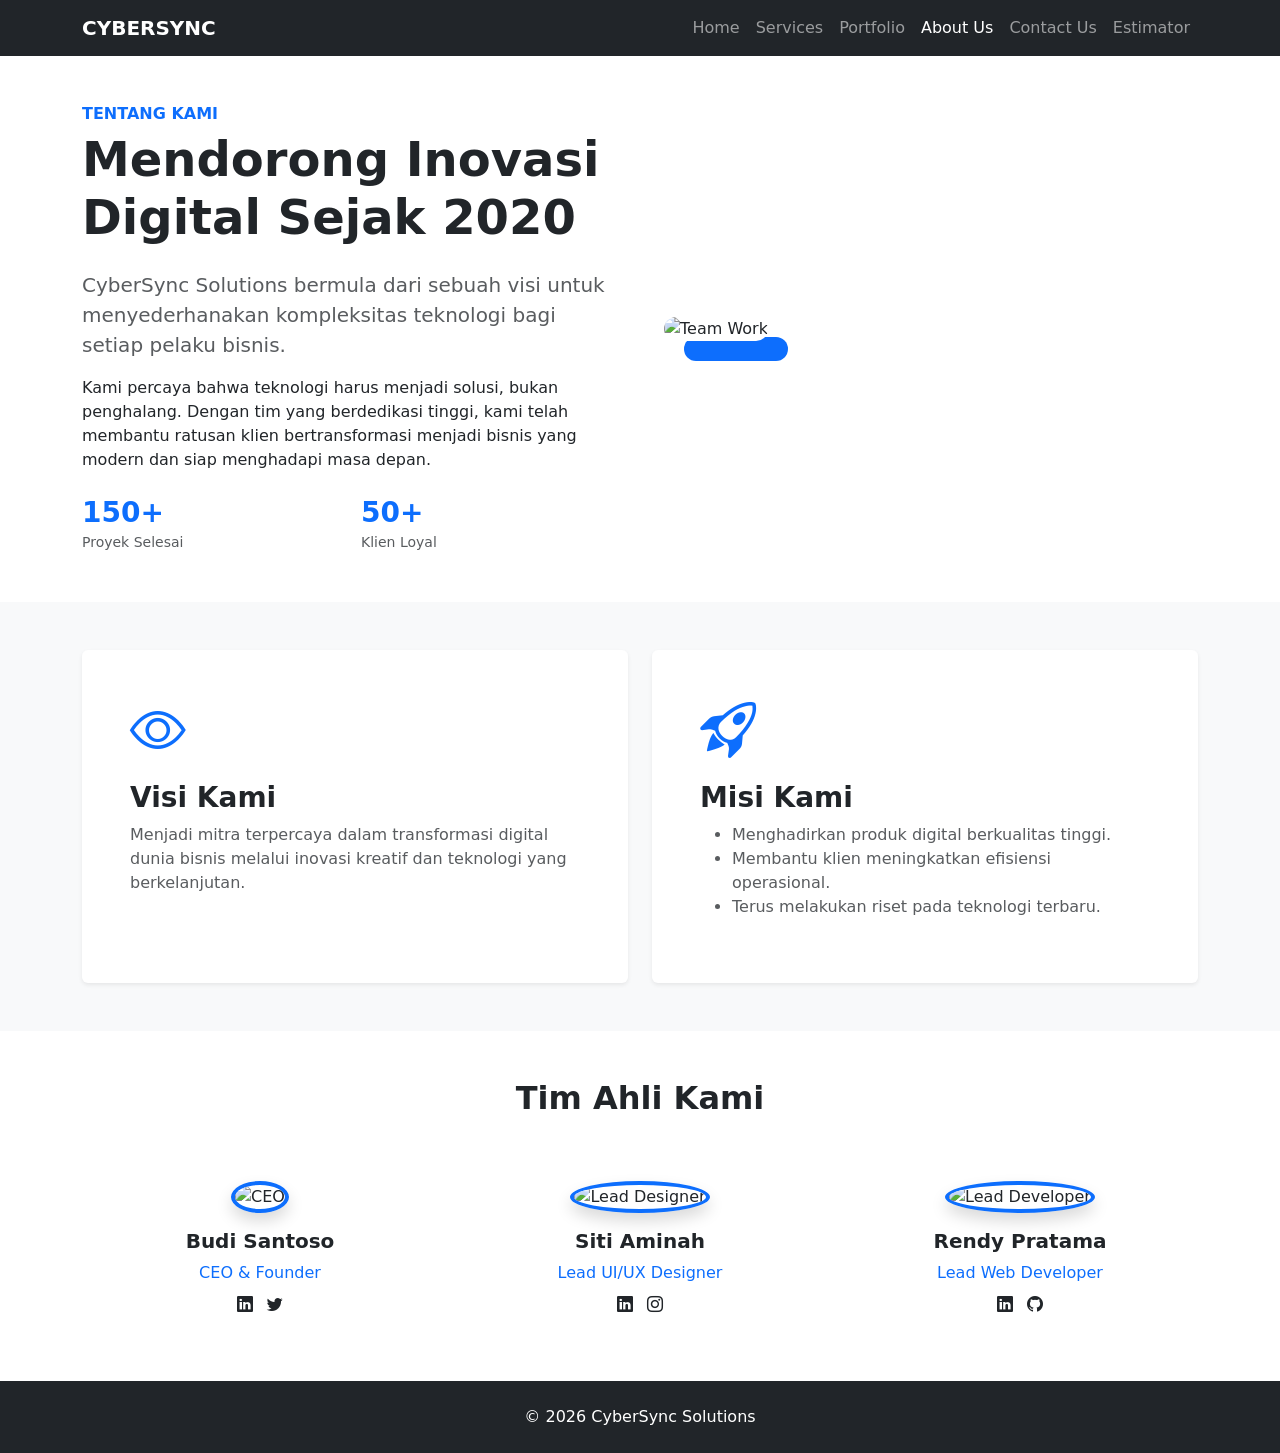
==== about-us.html @ 6faa57c0 "css (finishing) moving it to a separate file" ====
<!DOCTYPE html>

<head>
    <meta charset="UTF-8">
    <meta name="viewport" content="width=device-width, initial-scale=1.0">
    <title>About Us | CyberSync Solutions</title>
    <link href="https://cdn.jsdelivr.net/npm/bootstrap@5.3.2/dist/css/bootstrap.min.css" rel="stylesheet">
    <link rel="stylesheet" href="https://cdn.jsdelivr.net/npm/bootstrap-icons@1.11.1/font/bootstrap-icons.css">
    <link rel="stylesheet" href="./assets/css/style.css">
</head>

<body class="d-flex flex-column min-vh-100">

    <nav class="navbar navbar-expand-lg navbar-dark bg-dark sticky-top">
        <div class="container">
            <a class="navbar-brand fw-bold" href="home.html">CYBERSYNC</a>
            <button class="navbar-toggler" type="button" data-bs-toggle="collapse" data-bs-target="#navbarNav">
                <span class="navbar-toggler-icon"></span>
            </button>
            <div class="collapse navbar-collapse" id="navbarNav">
                <ul class="navbar-nav ms-auto">
                    <li class="nav-item"><a class="nav-link" href="home.html">Home</a></li>
                    <li class="nav-item"><a class="nav-link" href="services.html">Services</a></li>
                    <li class="nav-item"><a class="nav-link" href="gallery.html">Portfolio</a></li>
                    <li class="nav-item"><a class="nav-link active" href="about-us.html">About Us</a></li>
                    <li class="nav-item"><a class="nav-link" href="contact-us.html">Contact Us</a></li>
                    <li class="nav-item"><a class="nav-link" href="estimator.html">Estimator</a></li>
                </ul>
            </div>
        </div>
    </nav>

    <main class="flex-grow-1">

        <section class="py-5">
            <div class="container">
                <div class="row align-items-center g-5">
                    <div class="col-lg-6">
                        <h6 class="text-primary fw-bold text-uppercase">Tentang Kami</h6>
                        <h1 class="display-5 fw-bold mb-4">Mendorong Inovasi Digital Sejak 2020</h1>
                        <p class="lead text-muted">CyberSync Solutions bermula dari sebuah visi untuk menyederhanakan
                            kompleksitas teknologi bagi setiap pelaku bisnis.</p>
                        <p>Kami percaya bahwa teknologi harus menjadi solusi, bukan penghalang. Dengan tim yang
                            berdedikasi tinggi, kami telah membantu ratusan klien bertransformasi menjadi bisnis yang
                            modern dan siap menghadapi masa depan.</p>
                        <div class="row mt-4">
                            <div class="col-6">
                                <h3 class="fw-bold mb-0 text-primary">150+</h3>
                                <small class="text-muted">Proyek Selesai</small>
                            </div>
                            <div class="col-6">
                                <h3 class="fw-bold mb-0 text-primary">50+</h3>
                                <small class="text-muted">Klien Loyal</small>
                            </div>
                        </div>
                    </div>
                    <div class="col-lg-6">
                        <img src="https://images.unsplash.com/photo-1522071820081-009f0129c71c?auto=format&fit=crop&w=600"
                            alt="Team Work" class="img-fluid about-img">
                    </div>
                </div>
            </div>
        </section>

        <section class="py-5 bg-light">
            <div class="container">
                <div class="row g-4">
                    <div class="col-md-6">
                        <div class="p-5 bg-white shadow-sm h-100 rounded">
                            <i class="bi bi-eye text-primary display-4"></i>
                            <h3 class="fw-bold mt-3">Visi Kami</h3>
                            <p class="text-muted">Menjadi mitra terpercaya dalam transformasi digital dunia bisnis
                                melalui inovasi kreatif dan teknologi yang berkelanjutan.</p>
                        </div>
                    </div>
                    <div class="col-md-6">
                        <div class="p-5 bg-white shadow-sm h-100 rounded">
                            <i class="bi bi-rocket-takeoff text-primary display-4"></i>
                            <h3 class="fw-bold mt-3">Misi Kami</h3>
                            <ul class="text-muted">
                                <li>Menghadirkan produk digital berkualitas tinggi.</li>
                                <li>Membantu klien meningkatkan efisiensi operasional.</li>
                                <li>Terus melakukan riset pada teknologi terbaru.</li>
                            </ul>
                        </div>
                    </div>
                </div>
            </div>
        </section>

        <section class="py-5">
            <div class="container text-center">
                <h2 class="fw-bold mb-5">Tim Ahli Kami</h2>
                <div class="row g-4">
                    <div class="col-md-4">
                        <div class="card border-0 team-card h-100">
                            <div class="card-body">
                                <img src="https://images.unsplash.com/photo-1560250097-0b93528c311a?auto=format&fit=crop&w=200"
                                    class="rounded-circle mb-3 shadow" alt="CEO">
                                <h5 class="fw-bold">Budi Santoso</h5>
                                <p class="text-primary mb-2">CEO & Founder</p>
                                <div class="social-links">
                                    <i class="bi bi-linkedin mx-1"></i>
                                    <i class="bi bi-twitter mx-1"></i>
                                </div>
                            </div>
                        </div>
                    </div>
                    <div class="col-md-4">
                        <div class="card border-0 team-card h-100">
                            <div class="card-body">
                                <img src="https://images.unsplash.com/photo-1573496359142-b8d87734a5a2?auto=format&fit=crop&w=200"
                                    class="rounded-circle mb-3 shadow" alt="Lead Designer">
                                <h5 class="fw-bold">Siti Aminah</h5>
                                <p class="text-primary mb-2">Lead UI/UX Designer</p>
                                <div class="social-links">
                                    <i class="bi bi-linkedin mx-1"></i>
                                    <i class="bi bi-instagram mx-1"></i>
                                </div>
                            </div>
                        </div>
                    </div>
                    <div class="col-md-4">
                        <div class="card border-0 team-card h-100">
                            <div class="card-body">
                                <img src="https://images.unsplash.com/photo-1519085360753-af0119f7cbe7?auto=format&fit=crop&w=200"
                                    class="rounded-circle mb-3 shadow" alt="Lead Developer">
                                <h5 class="fw-bold">Rendy Pratama</h5>
                                <p class="text-primary mb-2">Lead Web Developer</p>
                                <div class="social-links">
                                    <i class="bi bi-linkedin mx-1"></i>
                                    <i class="bi bi-github mx-1"></i>
                                </div>
                            </div>
                        </div>
                    </div>
                </div>
            </div>
        </section>
    </main>

    <footer class="py-4 bg-dark text-white text-center">
        <div class="container">
            <p class="mb-0">&copy; 2026 CyberSync Solutions</p>
        </div>
    </footer>

</body>

</html>
---- assets/css/style.css ----
/* Home */
.hero-section {
    padding: 120px 0;
    background: linear-gradient(45deg, #0d6efd, #0dcaf0);
    color: white;
}

/* Services */
.service-icon {
    width: 70px;
    height: 70px;
    display: flex;
    align-items: center;
    justify-content: center;
    border-radius: 15px;
    background: rgba(13, 110, 253, 0.1);
    color: #0d6efd;
    font-size: 2rem;
    margin-bottom: 1.5rem;
    transition: 0.3s;
}

.service-card:hover .service-icon {
    background: #0d6efd;
    color: white;
    transform: rotateY(360deg);
}

.service-card {
    border: 1px solid rgba(0, 0, 0, 0.05);
    transition: 0.3s;
}

.service-card:hover {
    border-color: #0d6efd;
    box-shadow: 0 10px 30px rgba(0, 0, 0, 0.08);
}

/* Portfolio */
.portfolio-card {
    transition: transform 0.3s ease, shadow 0.3s ease;
    overflow: hidden;
    border: none;
}

.portfolio-card:hover {
    transform: translateY(-10px);
    box-shadow: 0 10px 20px rgba(0, 0, 0, 0.2);
}

.portfolio-img-container {
    overflow: hidden;
}

.portfolio-img-container img {
    transition: transform 0.5s ease;
    height: 250px;
    object-fit: cover;
}

.portfolio-card:hover img {
    transform: scale(1.1);
}

.category-badge {
    font-size: 0.8rem;
    text-transform: uppercase;
    letter-spacing: 1px;
}

/* About Us */
.about-img {
    border-radius: 20px;
    box-shadow: 20px 20px 0px #0d6efd;
}

.team-card img {
    width: 120px;
    height: 120px;
    object-fit: cover;
    border: 4px solid #0d6efd;
}

.stat-box {
    background: linear-gradient(45deg, #0d6efd, #0dcaf0);
    color: white;
    border-radius: 15px;
    padding: 30px;
}

/* Contact Us */
.contact-info-icon {
    font-size: 1.5rem;
    color: #0d6efd;
    margin-right: 15px;
}

.map-container {
    height: 400px;
    border-radius: 15px;
    overflow: hidden;
    border: 1px solid rgba(0, 0, 0, 0.1);
}

/* Estimator */
.calc-card {
    border: none;
    border-radius: 20px;
    box-shadow: 0 15px 35px rgba(0, 0, 0, 0.1);
}

.result-box {
    background: #f8f9fa;
    border-left: 5px solid #0d6efd;
    border-radius: 10px;
}

#totalPrice {
    color: #0d6efd;
    font-weight: bold;
}
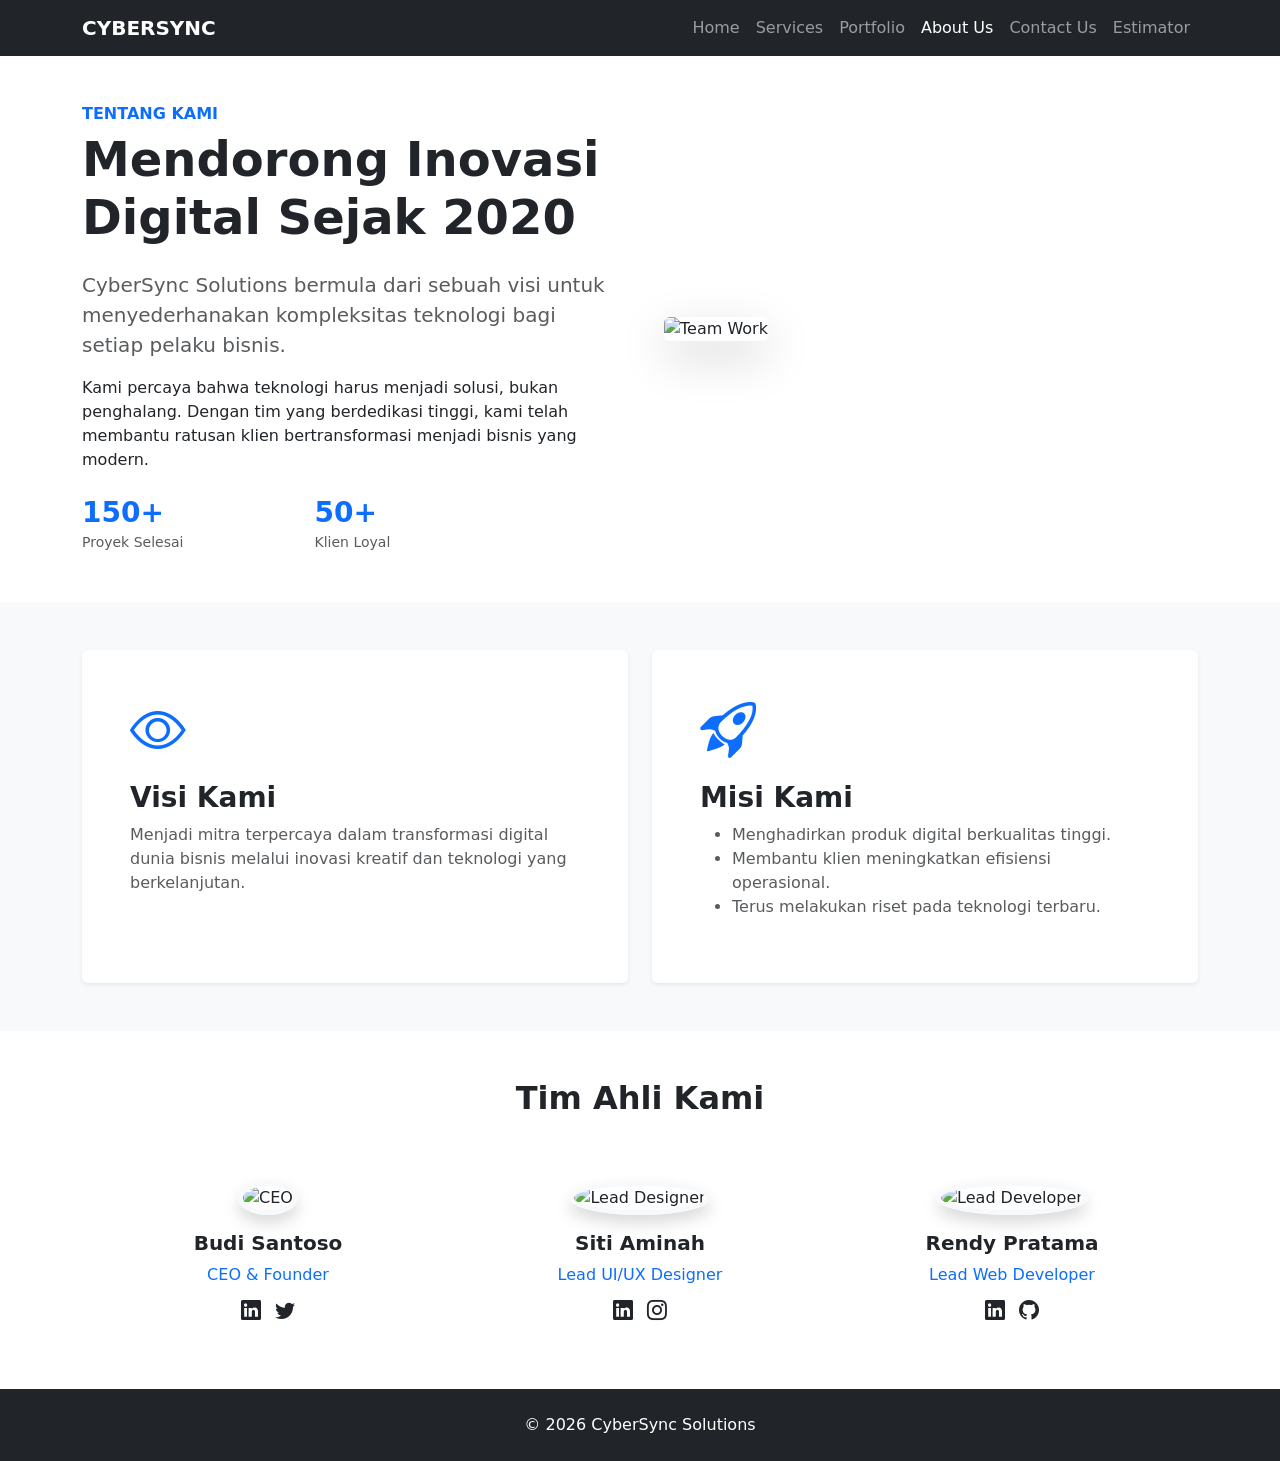
==== commit 654b105b: "responsive and some adjustments Penambahan beberapa styling yang juga menyesuaikan dengan responsive" ====
--- a/about-us.html
+++ b/about-us.html
@@ -13,42 +13,41 @@
 
     <nav class="navbar navbar-expand-lg navbar-dark bg-dark sticky-top">
         <div class="container">
-            <a class="navbar-brand fw-bold" href="home.html">CYBERSYNC</a>
+            <a class="navbar-brand fw-bold" href="/">CYBERSYNC</a>
             <button class="navbar-toggler" type="button" data-bs-toggle="collapse" data-bs-target="#navbarNav">
                 <span class="navbar-toggler-icon"></span>
             </button>
             <div class="collapse navbar-collapse" id="navbarNav">
-                <ul class="navbar-nav ms-auto">
-                    <li class="nav-item"><a class="nav-link" href="home.html">Home</a></li>
-                    <li class="nav-item"><a class="nav-link" href="services.html">Services</a></li>
-                    <li class="nav-item"><a class="nav-link" href="gallery.html">Portfolio</a></li>
-                    <li class="nav-item"><a class="nav-link active" href="about-us.html">About Us</a></li>
-                    <li class="nav-item"><a class="nav-link" href="contact-us.html">Contact Us</a></li>
-                    <li class="nav-item"><a class="nav-link" href="estimator.html">Estimator</a></li>
+                <ul class="navbar-nav ms-auto text-center mb-2 mb-lg-0">
+                    <li class="nav-item"><a class="nav-link" href="/">Home</a></li>
+                    <li class="nav-item"><a class="nav-link" href="/services">Services</a></li>
+                    <li class="nav-item"><a class="nav-link" href="/gallery">Portfolio</a></li>
+                    <li class="nav-item"><a class="nav-link active" href="/about-us">About Us</a></li>
+                    <li class="nav-item"><a class="nav-link" href="/contact-us">Contact Us</a></li>
+                    <li class="nav-item"><a class="nav-link" href="/estimator">Estimator</a></li>
                 </ul>
             </div>
         </div>
     </nav>
 
     <main class="flex-grow-1">
-
         <section class="py-5">
             <div class="container">
                 <div class="row align-items-center g-5">
-                    <div class="col-lg-6">
+                    <div class="col-lg-6 text-center text-lg-start">
                         <h6 class="text-primary fw-bold text-uppercase">Tentang Kami</h6>
                         <h1 class="display-5 fw-bold mb-4">Mendorong Inovasi Digital Sejak 2020</h1>
                         <p class="lead text-muted">CyberSync Solutions bermula dari sebuah visi untuk menyederhanakan
                             kompleksitas teknologi bagi setiap pelaku bisnis.</p>
                         <p>Kami percaya bahwa teknologi harus menjadi solusi, bukan penghalang. Dengan tim yang
                             berdedikasi tinggi, kami telah membantu ratusan klien bertransformasi menjadi bisnis yang
-                            modern dan siap menghadapi masa depan.</p>
-                        <div class="row mt-4">
-                            <div class="col-6">
+                            modern.</p>
+                        <div class="row mt-4 justify-content-center justify-content-lg-start">
+                            <div class="col-5">
                                 <h3 class="fw-bold mb-0 text-primary">150+</h3>
                                 <small class="text-muted">Proyek Selesai</small>
                             </div>
-                            <div class="col-6">
+                            <div class="col-5">
                                 <h3 class="fw-bold mb-0 text-primary">50+</h3>
                                 <small class="text-muted">Klien Loyal</small>
                             </div>
@@ -56,7 +55,7 @@
                     </div>
                     <div class="col-lg-6">
                         <img src="https://images.unsplash.com/photo-1522071820081-009f0129c71c?auto=format&fit=crop&w=600"
-                            alt="Team Work" class="img-fluid about-img">
+                            alt="Team Work" class="img-fluid about-img rounded shadow-lg">
                     </div>
                 </div>
             </div>
@@ -65,16 +64,16 @@
         <section class="py-5 bg-light">
             <div class="container">
                 <div class="row g-4">
-                    <div class="col-md-6">
-                        <div class="p-5 bg-white shadow-sm h-100 rounded">
+                    <div class="col-12 col-md-6">
+                        <div class="p-4 p-lg-5 bg-white shadow-sm h-100 rounded border-0">
                             <i class="bi bi-eye text-primary display-4"></i>
                             <h3 class="fw-bold mt-3">Visi Kami</h3>
                             <p class="text-muted">Menjadi mitra terpercaya dalam transformasi digital dunia bisnis
                                 melalui inovasi kreatif dan teknologi yang berkelanjutan.</p>
                         </div>
                     </div>
-                    <div class="col-md-6">
-                        <div class="p-5 bg-white shadow-sm h-100 rounded">
+                    <div class="col-12 col-md-6">
+                        <div class="p-4 p-lg-5 bg-white shadow-sm h-100 rounded border-0">
                             <i class="bi bi-rocket-takeoff text-primary display-4"></i>
                             <h3 class="fw-bold mt-3">Misi Kami</h3>
                             <ul class="text-muted">
@@ -89,45 +88,45 @@
         </section>
 
         <section class="py-5">
-            <div class="container text-center">
+            <div class="container text-center px-4">
                 <h2 class="fw-bold mb-5">Tim Ahli Kami</h2>
-                <div class="row g-4">
-                    <div class="col-md-4">
-                        <div class="card border-0 team-card h-100">
+                <div class="row g-4 justify-content-center">
+                    <div class="col-12 col-sm-6 col-md-4">
+                        <div class="card border-0 team-card h-100 bg-transparent">
                             <div class="card-body">
                                 <img src="https://images.unsplash.com/photo-1560250097-0b93528c311a?auto=format&fit=crop&w=200"
                                     class="rounded-circle mb-3 shadow" alt="CEO">
                                 <h5 class="fw-bold">Budi Santoso</h5>
                                 <p class="text-primary mb-2">CEO & Founder</p>
-                                <div class="social-links">
-                                    <i class="bi bi-linkedin mx-1"></i>
-                                    <i class="bi bi-twitter mx-1"></i>
+                                <div class="social-links fs-5">
+                                    <i class="bi bi-linkedin mx-1 cursor-pointer"></i>
+                                    <i class="bi bi-twitter mx-1 cursor-pointer"></i>
                                 </div>
                             </div>
                         </div>
                     </div>
-                    <div class="col-md-4">
-                        <div class="card border-0 team-card h-100">
+                    <div class="col-12 col-sm-6 col-md-4">
+                        <div class="card border-0 team-card h-100 bg-transparent">
                             <div class="card-body">
                                 <img src="https://images.unsplash.com/photo-1573496359142-b8d87734a5a2?auto=format&fit=crop&w=200"
                                     class="rounded-circle mb-3 shadow" alt="Lead Designer">
                                 <h5 class="fw-bold">Siti Aminah</h5>
                                 <p class="text-primary mb-2">Lead UI/UX Designer</p>
-                                <div class="social-links">
+                                <div class="social-links fs-5">
                                     <i class="bi bi-linkedin mx-1"></i>
                                     <i class="bi bi-instagram mx-1"></i>
                                 </div>
                             </div>
                         </div>
                     </div>
-                    <div class="col-md-4">
-                        <div class="card border-0 team-card h-100">
+                    <div class="col-12 col-sm-6 col-md-4">
+                        <div class="card border-0 team-card h-100 bg-transparent">
                             <div class="card-body">
                                 <img src="https://images.unsplash.com/photo-1519085360753-af0119f7cbe7?auto=format&fit=crop&w=200"
                                     class="rounded-circle mb-3 shadow" alt="Lead Developer">
                                 <h5 class="fw-bold">Rendy Pratama</h5>
                                 <p class="text-primary mb-2">Lead Web Developer</p>
-                                <div class="social-links">
+                                <div class="social-links fs-5">
                                     <i class="bi bi-linkedin mx-1"></i>
                                     <i class="bi bi-github mx-1"></i>
                                 </div>
@@ -145,6 +144,8 @@
         </div>
     </footer>
 
+    <script src="https://cdn.jsdelivr.net/npm/bootstrap@5.3.2/dist/js/bootstrap.bundle.min.js"></script>
+    <script src="./assets/js/script.js"></script>
 </body>
 
 </html>
--- a/assets/css/style.css
+++ b/assets/css/style.css
@@ -118,4 +118,109 @@
 #totalPrice {
     color: #0d6efd;
     font-weight: bold;
+}
+
+
+/* Responsive */
+/* Home/landing page */
+@media (max-width: 576px) {
+    .display-3 {
+        font-size: 2.5rem;
+    }
+
+    .hero-section {
+        padding: 80px 0;
+    }
+}
+
+/* Services */
+.service-card {
+    transition: all 0.3s ease-in-out;
+}
+
+.service-card:hover {
+    transform: translateY(-10px);
+    border: 1px solid #0d6efd !important;
+}
+
+.service-icon i {
+    transition: transform 0.3s ease;
+}
+
+.service-card:hover .service-icon i {
+    transform: scale(1.1);
+}
+
+/* Portfolio */
+/* Mengadaptasikan semua gambar portfolio memiliki ukuran yang seragam */
+.portfolio-img-container {
+    height: 250px;
+    overflow: hidden;
+}
+
+.portfolio-img-container img {
+    width: 100%;
+    height: 100%;
+    object-fit: cover;
+    transition: transform 0.3s ease;
+}
+
+.portfolio-card:hover img {
+    transform: scale(1.05);
+}
+
+/* About Us */
+/* Mengadaptasikan foto tim agar ukuran seragam */
+.team-card img {
+    width: 150px;
+    height: 150px;
+    object-fit: cover;
+    border: 5px solid #f8f9fa;
+    transition: transform 0.3s ease;
+}
+
+.team-card:hover img {
+    transform: scale(1.05);
+    border-color: #0d6efd;
+}
+
+/* Penyesuaian gambar About Us agar tidak terlalu mepet pada mobile */
+@media (max-width: 991px) {
+    .about-img {
+        margin-top: 2rem;
+        max-height: 400px;
+        object-fit: cover;
+        width: 100%;
+    }
+}
+
+/* Contact Us */
+/* Mengadaptasikan ikon kontak memiliki jarak dan warna yang konsisten */
+.contact-info-icon {
+    font-size: 1.5rem;
+    color: #0d6efd;
+    width: 40px;
+    text-align: center;
+}
+
+.map-container {
+    height: 300px;
+    border-radius: 15px;
+    overflow: hidden;
+    margin-top: 20px;
+}
+
+/* Estimator */
+/* Styling khusus untuk kalkulator */
+.result-box {
+    background-color: #f8f9fa;
+    border-left: 5px solid #0d6efd;
+    border-radius: 10px;
+    transition: all 0.3s ease;
+}
+
+.calc-card {
+    border: none;
+    border-radius: 20px;
+    box-shadow: 0 10px 30px rgba(0, 0, 0, 0.1);
 }
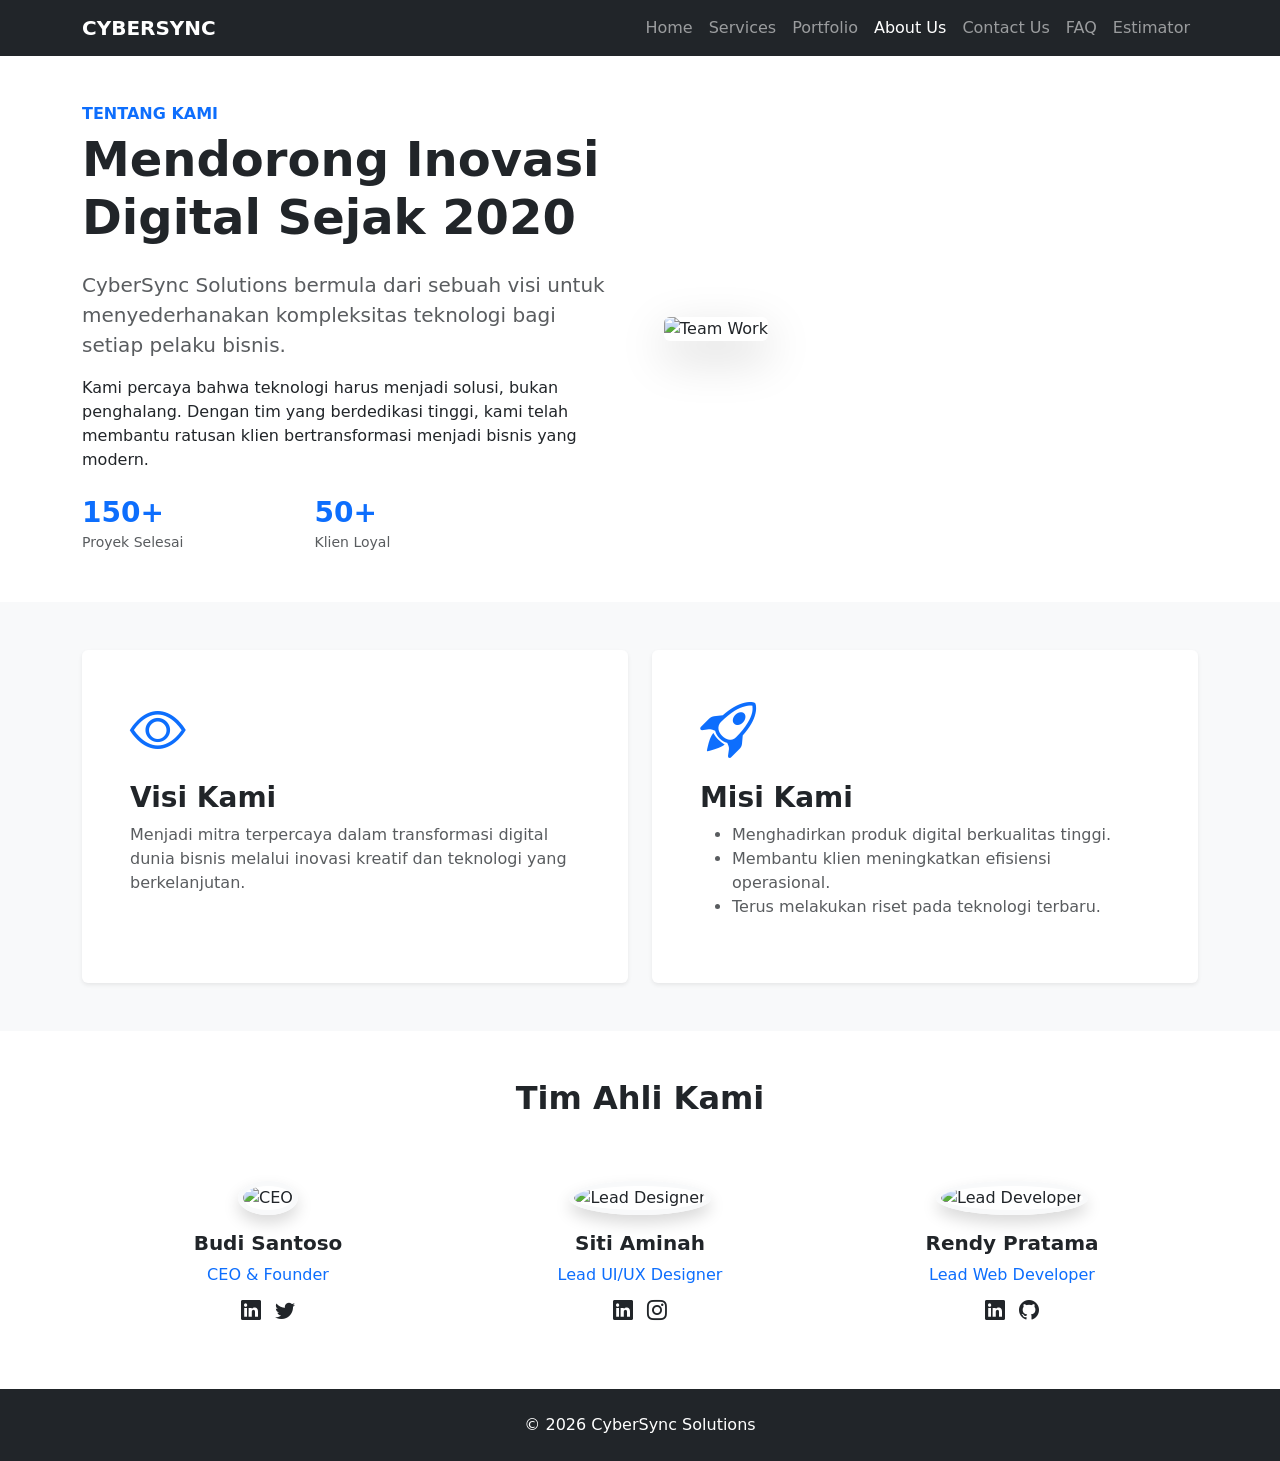
==== commit c2442c45: "new page: FAQ" ====
--- a/about-us.html
+++ b/about-us.html
@@ -24,6 +24,7 @@
                     <li class="nav-item"><a class="nav-link" href="/gallery">Portfolio</a></li>
                     <li class="nav-item"><a class="nav-link active" href="/about-us">About Us</a></li>
                     <li class="nav-item"><a class="nav-link" href="/contact-us">Contact Us</a></li>
+                    <li class="nav-item"><a class="nav-link" href="/faq">FAQ</a></li>
                     <li class="nav-item"><a class="nav-link" href="/estimator">Estimator</a></li>
                 </ul>
             </div>
